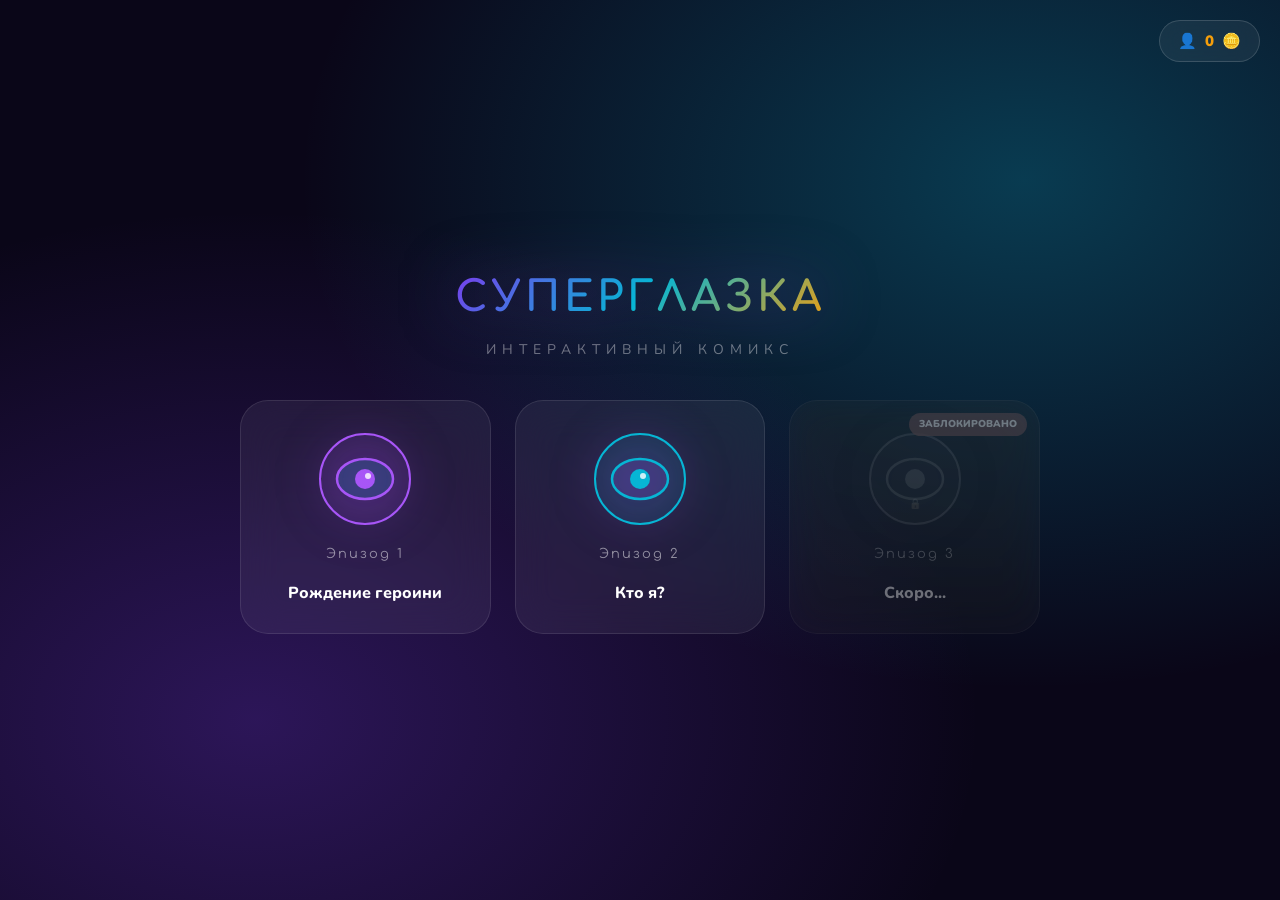
==== app.html @ 3783e2cd "redisign" ====
<!DOCTYPE html>
<html lang="ru">
<head>
<meta charset="UTF-8">
<meta name="viewport" content="width=device-width, initial-scale=1.0, maximum-scale=1.0, user-scalable=no">
<meta name="theme-color" content="#0a0618">
<title>Суперглазка — Интерактивный комикс</title>
<link rel="preconnect" href="https://fonts.googleapis.com">
<link rel="preconnect" href="https://fonts.gstatic.com" crossorigin>
<link href="https://fonts.googleapis.com/css2?family=Nunito:wght@400;600;700;800;900&family=Comfortaa:wght@700&display=swap" rel="stylesheet">
<link rel="stylesheet" href="css/style.css">
</head>
<body>

<!-- ═══════════════════════════════════════════════════════════
     MAIN MENU
     ═══════════════════════════════════════════════════════════ -->
<div id="main-menu">
  <button class="profile-btn" title="Профиль">
    <span>👤</span>
    <span class="profile-coins-val">0</span>
    <span>🪙</span>
  </button>

  <div class="menu-title">СУПЕРГЛАЗКА</div>
  <div class="menu-sub">Интерактивный комикс</div>

  <div class="chapters-grid">
    <!-- Episode 1 -->
    <div class="chapter-card" data-episode="1">
      <svg class="chapter-icon" viewBox="0 0 100 100" fill="none" xmlns="http://www.w3.org/2000/svg">
        <circle cx="50" cy="50" r="45" stroke="url(#grad1)" stroke-width="2" fill="rgba(168,85,247,0.1)"/>
        <ellipse cx="50" cy="50" rx="28" ry="20" stroke="url(#grad1)" stroke-width="2.5" fill="rgba(6,182,212,0.15)"/>
        <circle cx="50" cy="50" r="10" fill="url(#grad1)"/>
        <circle cx="53" cy="47" r="3" fill="white" opacity="0.8"/>
        <defs>
          <linearGradient id="grad1" x1="0" y1="0" x2="100" y2="100">
            <stop offset="0%" stop-color="#a855f7"/>
            <stop offset="100%" stop-color="#06b6d4"/>
          </linearGradient>
        </defs>
      </svg>
      <div class="chapter-num">Эпизод 1</div>
      <div class="chapter-name">Рождение героини</div>
    </div>

    <!-- Episode 2 -->
    <div class="chapter-card" data-episode="2">
      <svg class="chapter-icon" viewBox="0 0 100 100" fill="none" xmlns="http://www.w3.org/2000/svg">
        <circle cx="50" cy="50" r="45" stroke="url(#grad2)" stroke-width="2" fill="rgba(6,182,212,0.1)"/>
        <ellipse cx="50" cy="50" rx="28" ry="20" stroke="url(#grad2)" stroke-width="2.5" fill="rgba(168,85,247,0.15)"/>
        <circle cx="50" cy="50" r="10" fill="url(#grad2)"/>
        <circle cx="53" cy="47" r="3" fill="white" opacity="0.8"/>
        <defs>
          <linearGradient id="grad2" x1="0" y1="0" x2="100" y2="100">
            <stop offset="0%" stop-color="#06b6d4"/>
            <stop offset="100%" stop-color="#a855f7"/>
          </linearGradient>
        </defs>
      </svg>
      <div class="chapter-num">Эпизод 2</div>
      <div class="chapter-name">Кто я?</div>
    </div>

    <!-- Episode 3 (locked) -->
    <div class="chapter-card locked" data-episode="3">
      <svg class="chapter-icon" viewBox="0 0 100 100" fill="none" xmlns="http://www.w3.org/2000/svg">
        <circle cx="50" cy="50" r="45" stroke="rgba(255,255,255,0.2)" stroke-width="2" fill="rgba(255,255,255,0.03)"/>
        <ellipse cx="50" cy="50" rx="28" ry="20" stroke="rgba(255,255,255,0.2)" stroke-width="2.5" fill="none"/>
        <circle cx="50" cy="50" r="10" fill="rgba(255,255,255,0.2)"/>
        <text x="50" y="78" text-anchor="middle" fill="rgba(255,255,255,0.3)" font-size="10" font-family="Nunito" font-weight="800">🔒</text>
      </svg>
      <div class="chapter-num">Эпизод 3</div>
      <div class="chapter-name">Скоро...</div>
      <div class="chapter-badge">Заблокировано</div>
    </div>
  </div>
</div>

<!-- ═══════════════════════════════════════════════════════════
     EPISODE VIEWER
     ═══════════════════════════════════════════════════════════ -->
<div id="episode-viewer">
  <div class="progress-bar"><div class="progress-fill" style="width:0%"></div></div>
  <div class="frame-counter">Кадр 1 из 12</div>
  <button class="back-btn" title="Назад в меню">←</button>

  <!-- Dynamic frame container -->
  <div id="frame-container"></div>
</div>

<!-- ═══════════════════════════════════════════════════════════
     GAME TRANSITION OVERLAY
     ═══════════════════════════════════════════════════════════ -->
<div class="overlay" id="game-transition-overlay">
  <div class="tr-badge"><span style="font-size:50px">🎮</span></div>
  <div class="gt-title tr-title">Мини-игра!</div>
  <div class="gt-sub tr-sub">Готовься к испытанию...</div>
  <button class="gt-btn tr-btn">Играть! 🚀</button>
</div>

<!-- ═══════════════════════════════════════════════════════════
     RUNNER GAME OVERLAYS (legacy compatibility)
     ═══════════════════════════════════════════════════════════ -->
<div class="overlay" id="tr-overlay-runner">
  <div class="tr-badge"><span style="font-size:50px">🏃</span></div>
  <div class="tr-title">Мини-игра!</div>
  <div class="tr-sub">Помоги Суперглазке догнать Пикселька на столе!<br>Уворачивайся от посуды.</div>
  <button class="tr-btn" onclick="startRunnerGame()">Играть! 🚀</button>
</div>

<div class="overlay" id="game-overlay-runner">
  <div class="game-header">
    <div class="score-pill"><span class="score-lbl">Уровень</span><span class="score-val" id="runner-time">1</span></div>
    <div class="lives-val" id="runner-lives">❤️❤️❤️</div>
  </div>
  <canvas id="runner-canvas" width="360" height="480"></canvas>
  <div class="runner-controls">
    <div class="runner-hint">👆 ТАП = прыжок · Два тапа = двойной прыжок</div>
    <div class="runner-stats">
      <div class="runner-stat"><div class="runner-stat-val">💚</div><div class="runner-stat-lbl">+жизнь</div></div>
      <div class="runner-stat"><div class="runner-stat-val">⭐</div><div class="runner-stat-lbl">медленно</div></div>
      <div class="runner-stat"><div class="runner-stat-val">🛡️</div><div class="runner-stat-lbl">щит</div></div>
    </div>
    <button onclick="closeRunner(false)" style="background:none;border:1px solid rgba(255,255,255,.2);border-radius:30px;color:rgba(255,255,255,.5);padding:10px 28px;font-family:'Nunito',sans-serif;font-size:12px;font-weight:700;cursor:pointer">Пропустить</button>
  </div>
</div>

<div class="overlay" id="runner-stats-overlay">
  <div class="stats-title">🏃 Погоня завершена!</div>
  <div class="win-stars" style="margin:10px 0;">
    <span class="win-star" id="runner-star-1">⭐</span>
    <span class="win-star" id="runner-star-2">⭐</span>
    <span class="win-star" id="runner-star-3">⭐</span>
  </div>
  <div class="stats-card">
    <div class="stats-time" id="runner-stats-time">⏱️ Время: 0:00</div>
    <div class="stats-section"><h3>❤️ Жизни</h3><div class="stat-row"><span>Осталось жизней:</span><span class="stat-value" id="runner-stats-lives">3/3</span></div></div>
    <div class="stats-section"><h3>💎 Бонусы</h3><div class="stat-row"><span>Собрано:</span><span class="stat-value" id="runner-stats-bonuses">0</span></div></div>
    <div class="stats-section"><h3>🎯 Результат</h3><div class="stat-row"><span>Дистанция:</span><span class="stat-value">2000м</span></div><div class="stat-row"><span>Статус:</span><span class="stat-value" id="runner-stats-status">Победа!</span></div></div>
    <div class="total-score" id="runner-total-score">🏆 Оценка: ⭐⭐⭐</div>
  </div>
  <button class="tr-btn" onclick="showRunnerRegistration()" style="margin-top:20px;">Продолжить ➜</button>
</div>

<div class="overlay" id="runner-registration-overlay">
  <div class="reg-title">🌟 Стань частью команды!</div>
  <div class="reg-card">
    <div class="reg-description">Зарегистрируйся, чтобы:<br>✨ Сохранить свой прогресс<br>🏅 Получать награды за победы<br>📖 Открыть следующую серию комикса<br>🎮 Участвовать в соревнованиях</div>
    <form class="reg-form" id="runner-reg-form">
      <input type="text" class="reg-input" id="runner-reg-nickname" placeholder="Придумай никнейм" required maxlength="20">
      <input type="email" class="reg-input" id="runner-reg-email" placeholder="Email родителя" required>
      <label class="reg-checkbox"><input type="checkbox" id="runner-reg-confirm" required><span>Родители разрешили играть</span></label>
      <button type="submit" class="tr-btn" style="width:100%;">🚀 Зарегистрироваться</button>
    </form>
    <button class="reg-skip" onclick="skipRunnerRegistration()">Продолжить без регистрации →</button>
  </div>
</div>

<!-- ═══════════════════════════════════════════════════════════
     GYM GAME OVERLAYS (legacy compatibility)
     ═══════════════════════════════════════════════════════════ -->
<div class="overlay" id="tr-overlay-gym">
  <div class="tr-badge"><span style="font-size:50px">⚔️</span></div>
  <div class="tr-title">Ваня против Ленивуса!</div>
  <div class="tr-sub">Помоги Ване победить Ленивуса!<br>Используй три супер-атаки: Лазер, Прицел и Слёзы.</div>
  <button class="tr-btn" onclick="startGymGame()">В бой! 🚀</button>
</div>

<div class="overlay" id="game-overlay-gym">
  <video class="boss-bg-video" id="boss-video" autoplay muted loop playsinline preload="auto">
    <source src="assets/videos/lenivus.mp4" type="video/mp4">
    <img src="assets/images/lenivus.png" class="boss-bg-video" alt="Ленивус">
  </video>
  <div class="boss-overlay-darken"></div>
  <div class="gym-header-new">
    <div class="boss-hp-display"><span class="boss-label">👁️ ЛЕНИВУС</span><div class="boss-hp-bar-large"><div class="boss-hp-fill-large" id="boss-hp-fill" style="width:100%"></div></div></div>
    <div class="rays-counter-new"><span class="rays-label">Лучики</span><span class="rays-icons" id="gym-rays">⚪⚪⚪</span></div>
  </div>
  <div class="player-vanya" id="player-vanya"><img src="assets/images/Vanya.png" alt="Ваня"><div class="player-charge-indicator" id="player-charge"></div></div>
  <div class="attack-effects" id="attack-effects"></div>
  <div class="phase-controls" id="phase-container"></div>
  <button class="skip-btn" onclick="closeGym(false)">Пропустить ▸</button>
</div>

<div class="overlay" id="win-overlay">
  <div class="win-stars"><span class="win-star">⭐</span><span class="win-star">⭐</span><span class="win-star">⭐</span></div>
  <div class="win-title" id="win-title">Отлично!</div>
  <div class="win-sub" id="win-sub">Ты справился!<br>Продолжение в комиксе...</div>
  <button class="win-btn" onclick="closeWinContinue()">Продолжить ➜</button>
</div>

<div class="overlay" id="stats-overlay">
  <div class="stats-title">🎉 Отличная работа!</div>
  <div class="stats-card">
    <div class="stats-time" id="stats-time">⏱️ Время: 0:00</div>
    <div class="stats-section"><h3>⚡ Солнечный Луч</h3><div class="stat-row"><span>Попаданий:</span><span class="stat-value" id="stats-p1-hits">0/8</span></div><div class="stat-row"><span>Точность:</span><span class="stat-value" id="stats-p1-acc">0%</span></div></div>
    <div class="stats-section"><h3>🎯 Точный Прицел</h3><div class="stat-row"><span>Попаданий:</span><span class="stat-value" id="stats-p2-hits">0/5</span></div><div class="stat-row"><span>Среднее время наведения:</span><span class="stat-value" id="stats-p2-time">0с</span></div></div>
    <div class="stats-section"><h3>💧 Слезный Водопад</h3><div class="stat-row"><span>Водопадов:</span><span class="stat-value" id="stats-p3-hits">0/4</span></div><div class="stat-row"><span>Всего морганий:</span><span class="stat-value" id="stats-p3-blinks">0</span></div></div>
    <div class="total-score" id="stats-score">🏆 Общий счёт: 0</div>
  </div>
  <button class="tr-btn" onclick="showRegistration()" style="margin-top:20px;">Продолжить ➜</button>
</div>

<div class="overlay" id="registration-overlay">
  <div class="reg-title">🌟 Стань частью команды!</div>
  <div class="reg-card">
    <div class="reg-description">Зарегистрируйся, чтобы:<br>✨ Сохранить свой прогресс<br>🏅 Получать награды за тренировки<br>📖 Открыть следующую серию комикса<br>🎮 Участвовать в соревнованиях</div>
    <form class="reg-form" id="reg-form">
      <input type="text" class="reg-input" id="reg-nickname" placeholder="Придумай никнейм" required maxlength="20">
      <input type="email" class="reg-input" id="reg-email" placeholder="Email родителя" required>
      <label class="reg-checkbox"><input type="checkbox" id="reg-confirm" required><span>Родители разрешили играть</span></label>
      <button type="submit" class="tr-btn" style="width:100%;">🚀 Зарегистрироваться</button>
    </form>
    <button class="reg-skip" onclick="skipRegistration()">Продолжить без регистрации →</button>
  </div>
</div>

<!-- ═══════════════════════════════════════════════════════════
     PROFILE MODAL
     ═══════════════════════════════════════════════════════════ -->
<div class="overlay" id="profile-modal">
  <div class="profile-card">
    <button class="profile-modal-close">✕</button>
    <div class="profile-avatar">👤</div>
    <input type="text" class="profile-nickname" value="Игрок" maxlength="20">
    <div class="profile-coins-big">0 <span>🪙</span></div>
    <div class="profile-section-title">📖 Эпизоды</div>
    <div class="profile-episodes"></div>
    <div class="profile-section-title">🎮 Мини-игры</div>
    <div class="profile-games"></div>
  </div>
</div>

<!-- ═══════════════════════════════════════════════════════════
     BLINK GAME OVERLAY
     ═══════════════════════════════════════════════════════════ -->
<div class="overlay" id="game-overlay-blink">
  <div class="game-header">
    <div class="score-pill"><span class="score-lbl">Раунд</span><span class="score-val" id="blink-round">1/3</span></div>
    <div class="score-pill"><span class="score-lbl">Время</span><span class="score-val" id="blink-timer">5</span></div>
  </div>
  <canvas id="blink-canvas" width="400" height="300"></canvas>
  <div class="blink-controls">
    <div class="blink-hint" id="blink-hint">Кликай по экрану, чтобы моргать!</div>
    <div class="blink-progress-bar"><div class="blink-progress-fill" id="blink-progress" style="width:0%"></div></div>
  </div>
  <button class="skip-btn" onclick="closeBlink(false)">Пропустить ▸</button>
</div>

<div class="overlay" id="blink-win-overlay">
  <div class="win-stars"><span class="win-star">⭐</span><span class="win-star">⭐</span><span class="win-star">⭐</span></div>
  <div class="win-title">Молодец!</div>
  <div class="win-sub">Глаза в порядке!<br>+100 🪙</div>
  <button class="win-btn" onclick="closeBlinkContinue()">Продолжить ➜</button>
</div>

<!-- ═══════════════════════════════════════════════════════════
     TRACKER GAME OVERLAY
     ═══════════════════════════════════════════════════════════ -->
<div class="overlay" id="game-overlay-tracker">
  <div class="game-header">
    <div class="score-pill"><span class="score-lbl">Фаза</span><span class="score-val" id="tracker-phase">1/4</span></div>
  </div>
  <canvas id="tracker-canvas" width="500" height="400"></canvas>
  <div class="tracker-controls">
    <div class="tracker-hint" id="tracker-hint">Следи за шариком глазами 👀</div>
    <div class="tracker-progress-bar"><div class="tracker-progress-fill" id="tracker-progress" style="width:0%"></div></div>
  </div>
  <button class="skip-btn" onclick="closeTracker(false)">Пропустить ▸</button>
</div>

<div class="overlay" id="tracker-win-overlay">
  <div class="win-stars"><span class="win-star">⭐</span><span class="win-star">⭐</span><span class="win-star">⭐</span></div>
  <div class="win-title">Отлично!</div>
  <div class="win-sub">Глаза отдохнули!<br>+100 🪙</div>
  <button class="win-btn" onclick="closeTrackerContinue()">Продолжить ➜</button>
</div>

<!-- ═══════════════════════════════════════════════════════════
     TRANSITION OVERLAY
     ═══════════════════════════════════════════════════════════ -->
<div id="transition-overlay">
  <svg width="80" height="80" viewBox="0 0 100 100" fill="none">
    <circle cx="50" cy="50" r="40" stroke="url(#trGrad)" stroke-width="3" fill="none" opacity="0.5">
      <animate attributeName="r" values="40;45;40" dur="2s" repeatCount="indefinite"/>
      <animate attributeName="opacity" values="0.5;1;0.5" dur="2s" repeatCount="indefinite"/>
    </circle>
    <defs>
      <linearGradient id="trGrad" x1="0" y1="0" x2="100" y2="100">
        <stop offset="0%" stop-color="#a855f7"/>
        <stop offset="100%" stop-color="#06b6d4"/>
      </linearGradient>
    </defs>
  </svg>
  <div class="transition-text">Следующий кадр...</div>
</div>

<!-- ═══════════════════════════════════════════════════════════
     SCRIPTS
     ═══════════════════════════════════════════════════════════ -->
<script src="js/player.js"></script>
<script src="js/app.js"></script>
<script src="js/game_runner.js"></script>
<script src="js/game_gymnastics.js"></script>
<script src="js/game_blink.js"></script>
<script src="js/game_tracker.js"></script>
</body>
</html>
---- css/style.css ----
/* ═══════════════════════════════════════════════════════════
   СУПЕРГЛАЗКА — Новая глава
   ═══════════════════════════════════════════════════════════ */

/* ─── DESIGN TOKENS ─── */
:root {
  --bg-primary: #0a0618;
  --bg-secondary: #120a24;
  --bg-glass: rgba(255, 255, 255, 0.06);
  --neon-purple: #a855f7;
  --neon-cyan: #06b6d4;
  --neon-amber: #f59e0b;
  --neon-pink: #ec4899;
  --gradient-primary: linear-gradient(135deg, var(--neon-purple), var(--neon-cyan));
  --gradient-hero: linear-gradient(135deg, #7c3aed, #06b6d4, #f59e0b);
  --shadow-neon-purple: 0 0 30px rgba(168, 85, 247, 0.4);
  --shadow-neon-cyan: 0 0 30px rgba(6, 182, 212, 0.4);
  --radius-sm: 12px;
  --radius-md: 20px;
  --radius-lg: 28px;
  --radius-xl: 36px;
  --ease-spring: cubic-bezier(0.34, 1.56, 0.64, 1);
  --ease-smooth: cubic-bezier(0.4, 0, 0.2, 1);
}

/* ─── RESET & BASE ─── */
*, *::before, *::after { margin: 0; padding: 0; box-sizing: border-box; }
html { scroll-behavior: smooth; -webkit-font-smoothing: antialiased; }
body {
  font-family: 'Nunito', -apple-system, BlinkMacSystemFont, sans-serif;
  background: var(--bg-primary);
  color: #fff;
  overflow: hidden;
  line-height: 1.5;
}

/* ─── MAIN MENU ─── */
#main-menu {
  position: fixed;
  inset: 0;
  z-index: 200;
  background:
    radial-gradient(ellipse at 20% 80%, rgba(124, 58, 237, 0.3) 0%, transparent 50%),
    radial-gradient(ellipse at 80% 20%, rgba(6, 182, 212, 0.3) 0%, transparent 50%),
    var(--bg-primary);
  display: flex;
  flex-direction: column;
  align-items: center;
  justify-content: center;
  gap: 40px;
  padding: 24px;
  transition: opacity .6s var(--ease-smooth);
}
#main-menu.hidden { opacity: 0; pointer-events: none; }

.menu-title {
  font-family: 'Comfortaa', cursive;
  font-size: 42px;
  font-weight: 700;
  background: var(--gradient-hero);
  -webkit-background-clip: text;
  -webkit-text-fill-color: transparent;
  background-clip: text;
  filter: drop-shadow(0 0 30px rgba(168, 85, 247, 0.5));
  letter-spacing: 4px;
  text-align: center;
}

.menu-sub {
  font-size: 14px;
  color: rgba(255, 255, 255, 0.4);
  letter-spacing: 6px;
  text-transform: uppercase;
  margin-top: -30px;
}

.chapters-grid {
  display: grid;
  grid-template-columns: repeat(auto-fit, minmax(220px, 1fr));
  gap: 24px;
  width: 100%;
  max-width: 800px;
}

.chapter-card {
  background: var(--bg-glass);
  backdrop-filter: blur(20px);
  border: 1px solid rgba(255, 255, 255, 0.1);
  border-radius: var(--radius-lg);
  padding: 28px 20px;
  display: flex;
  flex-direction: column;
  align-items: center;
  gap: 16px;
  cursor: pointer;
  transition: all .3s var(--ease-spring);
  position: relative;
  overflow: hidden;
}

.chapter-card:hover {
  transform: translateY(-6px) scale(1.02);
  border-color: rgba(168, 85, 247, 0.4);
  box-shadow: var(--shadow-neon-purple);
}

.chapter-card.locked {
  opacity: 0.4;
  cursor: not-allowed;
  filter: grayscale(0.8);
}

.chapter-card.locked:hover {
  transform: none;
  border-color: rgba(255, 255, 255, 0.1);
  box-shadow: none;
}

.chapter-icon {
  width: 100px;
  height: 100px;
  filter: drop-shadow(0 0 20px rgba(168, 85, 247, 0.5));
  animation: heroFloat 4s ease-in-out infinite;
}

@keyframes heroFloat {
  0%, 100% { transform: translateY(0); }
  50% { transform: translateY(-10px); }
}

.chapter-num {
  font-family: 'Comfortaa', cursive;
  font-size: 13px;
  color: rgba(255, 255, 255, 0.5);
  letter-spacing: 2px;
}

.chapter-name {
  font-size: 16px;
  font-weight: 800;
  color: #fff;
  text-align: center;
}

.chapter-badge {
  position: absolute;
  top: 12px;
  right: 12px;
  background: rgba(239, 68, 68, 0.8);
  color: #fff;
  font-size: 10px;
  font-weight: 900;
  padding: 4px 10px;
  border-radius: 20px;
  text-transform: uppercase;
}

/* ─── EPISODE VIEWER ─── */
#episode-viewer {
  position: fixed;
  inset: 0;
  z-index: 100;
  display: none;
  flex-direction: column;
}

#episode-viewer.active { display: flex; }

/* Frame container */
#frame-container { position: absolute; inset: 0; }

.frame {
  position: absolute;
  inset: 0;
  display: none;
  flex-direction: column;
  align-items: center;
  justify-content: center;
  overflow: hidden;
}

.frame.active { display: flex; }

/* Background image with blur */
.frame-bg {
  position: absolute;
  inset: 0;
  width: 100%;
  height: 100%;
  object-fit: cover;
  object-position: center;
  z-index: 0;
  transition: filter 1.2s var(--ease-smooth), transform 1.2s var(--ease-smooth);
}

.frame-bg.blurred {
  filter: blur(8px) brightness(0.6) saturate(0.8);
  transform: scale(1.05);
}

.frame-bg.clear {
  filter: blur(0px) brightness(1) saturate(1);
  transform: scale(1);
}

/* Dark overlay for text contrast */
.frame-overlay {
  position: absolute;
  inset: 0;
  background: linear-gradient(
    180deg,
    rgba(10, 6, 24, 0.5) 0%,
    rgba(10, 6, 24, 0.2) 30%,
    rgba(10, 6, 24, 0.5) 70%,
    rgba(10, 6, 24, 0.95) 100%
  );
  z-index: 1;
  transition: opacity 1s var(--ease-smooth);
}

.frame-overlay.light {
  opacity: 0.3;
}

/* ─── NARRATION PHASE ─── */
.narration-box {
  position: relative;
  z-index: 10;
  max-width: 720px;
  width: 90%;
  background: rgba(10, 6, 24, 0.75);
  backdrop-filter: blur(20px);
  border: 1px solid rgba(255, 255, 255, 0.12);
  border-radius: var(--radius-lg);
  padding: 32px;
  box-shadow: 0 20px 60px rgba(0, 0, 0, 0.5);
  transition: opacity .8s var(--ease-smooth), transform .8s var(--ease-smooth);
}

.narration-box.hidden {
  opacity: 0;
  transform: translateY(20px);
  pointer-events: none;
}

.narration-label {
  font-size: 11px;
  font-weight: 900;
  text-transform: uppercase;
  letter-spacing: 3px;
  color: var(--neon-amber);
  margin-bottom: 16px;
  display: flex;
  align-items: center;
  gap: 10px;
}

.narration-text {
  font-size: 18px;
  font-weight: 600;
  color: rgba(255, 255, 255, 0.95);
  line-height: 1.7;
  text-shadow: 0 2px 12px rgba(0, 0, 0, 0.8);
}

/* Audio placeholder button */
.audio-btn {
  position: absolute;
  top: 20px;
  right: 20px;
  z-index: 20;
  width: 48px;
  height: 48px;
  background: var(--bg-glass);
  backdrop-filter: blur(12px);
  border: 1px solid rgba(255, 255, 255, 0.2);
  border-radius: 50%;
  display: flex;
  align-items: center;
  justify-content: center;
  cursor: pointer;
  transition: all .2s var(--ease-spring);
  font-size: 20px;
}

.audio-btn:hover {
  transform: scale(1.1);
  border-color: var(--neon-purple);
  box-shadow: var(--shadow-neon-purple);
}

.audio-btn:active { transform: scale(0.95); }

.audio-btn .audio-wave {
  display: none;
  gap: 3px;
  align-items: center;
  height: 20px;
}

.audio-btn.playing .audio-icon { display: none; }
.audio-btn.playing .audio-wave { display: flex; }

.audio-wave span {
  width: 3px;
  background: var(--neon-amber);
  border-radius: 2px;
  animation: wave 1s ease-in-out infinite;
}
.audio-wave span:nth-child(1) { height: 8px; animation-delay: 0s; }
.audio-wave span:nth-child(2) { height: 14px; animation-delay: 0.1s; }
.audio-wave span:nth-child(3) { height: 10px; animation-delay: 0.2s; }
.audio-wave span:nth-child(4) { height: 16px; animation-delay: 0.15s; }

@keyframes wave {
  0%, 100% { transform: scaleY(0.5); }
  50% { transform: scaleY(1.2); }
}

/* ─── VIDEO PHASE ─── */
.video-container {
  position: absolute;
  inset: 0;
  z-index: 2;
  display: none;
  align-items: center;
  justify-content: center;
  background: #000;
}

.video-container.active { display: flex; }

.video-placeholder {
  width: 100%;
  height: 100%;
  display: flex;
  flex-direction: column;
  align-items: center;
  justify-content: center;
  gap: 20px;
  background: linear-gradient(160deg, #1a0f2e, #0f0a1e);
  color: rgba(255, 255, 255, 0.5);
}

.video-placeholder .ph-icon {
  font-size: 64px;
  opacity: 0.3;
}

.video-placeholder .ph-text {
  font-size: 14px;
  font-weight: 700;
  letter-spacing: 2px;
  text-transform: uppercase;
}

.video-placeholder .ph-note {
  font-size: 12px;
  color: rgba(255, 255, 255, 0.3);
  max-width: 300px;
  text-align: center;
  line-height: 1.5;
}

/* ─── DIALOGUE BUBBLES ─── */
.dialogues-container {
  position: absolute;
  inset: 0;
  z-index: 10;
  display: none;
  pointer-events: none;
}

.dialogues-container.active { display: block; }

.speech-bubble {
  position: absolute;
  z-index: 10;
  max-width: 46%;
  background: rgba(255, 255, 255, 0.92);
  backdrop-filter: blur(20px);
  border-radius: var(--radius-lg);
  padding: 14px 18px;
  font-size: 15px;
  font-weight: 700;
  color: #1a0f2e;
  line-height: 1.45;
  box-shadow: 0 4px 30px rgba(0, 0, 0, 0.2);
  transform: translateY(20px) scale(0.95);
  opacity: 0;
  transition: all .5s var(--ease-spring);
  pointer-events: auto;
}

.speech-bubble.visible {
  transform: translateY(0) scale(1);
  opacity: 1;
}

.speech-bubble .speaker {
  font-size: 10px;
  font-weight: 900;
  text-transform: uppercase;
  letter-spacing: 2px;
  margin-bottom: 4px;
  display: block;
}

.speaker.hrust { color: #7c3aed; }
.speaker.sovet { color: #06b6d4; }
.speaker.nar { color: #64748b; }
.speaker.dev { color: #ec4899; }
.speaker.tolpa { color: #f59e0b; }

/* Bubble tails */
.speech-bubble::after {
  content: '';
  position: absolute;
  width: 16px;
  height: 12px;
  background: rgba(255, 255, 255, 0.92);
}

.speech-bubble.tail-bl::after {
  bottom: -10px;
  left: 24px;
  clip-path: polygon(0 0, 100% 0, 30% 100%);
}

.speech-bubble.tail-br::after {
  bottom: -10px;
  right: 24px;
  clip-path: polygon(0 0, 100% 0, 70% 100%);
}

.speech-bubble.tail-tr::after {
  top: -10px;
  right: 24px;
  clip-path: polygon(0 100%, 100% 100%, 70% 0);
}

.speech-bubble.tail-tl::after {
  top: -10px;
  left: 24px;
  clip-path: polygon(0 100%, 100% 100%, 30% 0);
}

/* ─── PLAY BUTTON (top right) ─── */
.play-clip-btn {
  position: absolute;
  top: 20px;
  right: 80px;
  z-index: 20;
  background: var(--gradient-primary);
  color: #fff;
  border: none;
  border-radius: var(--radius-xl);
  padding: 12px 24px;
  font-family: inherit;
  font-size: 14px;
  font-weight: 900;
  cursor: pointer;
  box-shadow: 0 4px 25px rgba(124, 58, 237, 0.5);
  display: none;
  align-items: center;
  gap: 8px;
  transition: all .2s var(--ease-spring);
  animation: btnAppear .5s var(--ease-spring) both;
}

@keyframes btnAppear {
  from { opacity: 0; transform: translateY(-10px) scale(0.9); }
  to { opacity: 1; transform: translateY(0) scale(1); }
}

.play-clip-btn:hover {
  transform: scale(1.05);
  box-shadow: 0 6px 35px rgba(6, 182, 212, 0.6);
}

.play-clip-btn:active { transform: scale(0.98); }

.play-clip-btn.visible { display: flex; }

/* ─── NEXT FRAME PANEL ─── */
.next-frame-panel {
  position: absolute;
  bottom: 0;
  left: 0;
  right: 0;
  z-index: 20;
  background: rgba(10, 6, 24, 0.85);
  backdrop-filter: blur(30px);
  border-top: 1px solid rgba(255, 255, 255, 0.1);
  padding: 24px 32px;
  display: none;
  align-items: center;
  justify-content: space-between;
  transform: translateY(100%);
  transition: transform .6s var(--ease-spring);
}

.next-frame-panel.visible {
  display: flex;
  transform: translateY(0);
}

.next-frame-text {
  font-size: 16px;
  font-weight: 700;
  color: rgba(255, 255, 255, 0.9);
}

.next-frame-btn {
  background: var(--gradient-primary);
  color: #fff;
  border: none;
  border-radius: var(--radius-xl);
  padding: 14px 32px;
  font-family: inherit;
  font-size: 15px;
  font-weight: 900;
  cursor: pointer;
  box-shadow: 0 4px 25px rgba(124, 58, 237, 0.5);
  transition: all .2s var(--ease-spring);
}

.next-frame-btn:hover {
  transform: scale(1.05);
  box-shadow: 0 6px 35px rgba(6, 182, 212, 0.6);
}

/* ─── PROGRESS BAR ─── */
.progress-bar {
  position: absolute;
  top: 0;
  left: 0;
  right: 0;
  z-index: 30;
  height: 4px;
  background: rgba(255, 255, 255, 0.1);
}

.progress-fill {
  height: 100%;
  background: var(--gradient-primary);
  box-shadow: 0 0 15px rgba(168, 85, 247, 0.6);
  transition: width .6s var(--ease-smooth);
}

.frame-counter {
  position: absolute;
  top: 20px;
  left: 76px;
  z-index: 20;
  font-family: 'Comfortaa', cursive;
  font-size: 12px;
  color: rgba(255, 255, 255, 0.7);
  background: rgba(10, 6, 24, 0.5);
  backdrop-filter: blur(8px);
  padding: 6px 14px;
  border-radius: 20px;
  border: 1px solid rgba(255, 255, 255, 0.1);
}

/* ─── BACK BUTTON ─── */
.back-btn {
  position: absolute;
  top: 20px;
  left: 20px;
  z-index: 20;
  background: rgba(10, 6, 24, 0.5);
  backdrop-filter: blur(8px);
  border: 1px solid rgba(255, 255, 255, 0.1);
  border-radius: 50%;
  width: 44px;
  height: 44px;
  display: flex;
  align-items: center;
  justify-content: center;
  cursor: pointer;
  color: #fff;
  font-size: 18px;
  transition: all .2s var(--ease-spring);
}

.back-btn:hover {
  background: rgba(255, 255, 255, 0.1);
  transform: scale(1.1);
}

/* ─── TRANSITION OVERLAY ─── */
#transition-overlay {
  position: fixed;
  inset: 0;
  z-index: 150;
  background: var(--bg-primary);
  display: none;
  flex-direction: column;
  align-items: center;
  justify-content: center;
  gap: 20px;
  opacity: 0;
  transition: opacity .5s var(--ease-smooth);
}

#transition-overlay.visible {
  display: flex;
  opacity: 1;
}

.transition-text {
  font-family: 'Comfortaa', cursive;
  font-size: 24px;
  color: #fff;
  text-align: center;
  max-width: 400px;
  line-height: 1.5;
}

/* ─── GAME TRANSITION OVERLAY ─── */
#game-transition-overlay {
  position: fixed;
  inset: 0;
  z-index: 120;
  background: linear-gradient(160deg, #1a0f2e, #2d1b69);
  display: none;
  flex-direction: column;
  align-items: center;
  justify-content: center;
  gap: 20px;
  opacity: 0;
  transition: opacity .4s var(--ease-smooth);
}

#game-transition-overlay.visible {
  display: flex;
  opacity: 1;
}

.gt-title { font-family: 'Comfortaa', cursive; font-size: 28px; color: #fff; text-shadow: 0 2px 12px rgba(124, 58, 237, 0.8); }
.gt-sub { font-size: 14px; color: rgba(255, 255, 255, 0.7); font-weight: 600; text-align: center; max-width: 300px; line-height: 1.5; }

/* ─── LEGACY GAME OVERLAY STYLES ─── */
.overlay {
  position: fixed;
  inset: 0;
  z-index: 100;
  display: none;
  flex-direction: column;
  align-items: center;
  justify-content: center;
  padding: 20px;
  gap: 16px;
}

.overlay.visible { display: flex; }

.tr-badge {
  width: 90px;
  height: 90px;
  background: linear-gradient(135deg, #f59e0b, #ef4444);
  border: 3px solid rgba(255, 255, 255, 0.25);
  border-radius: 50%;
  display: flex;
  align-items: center;
  justify-content: center;
  overflow: hidden;
  box-shadow: 0 8px 30px rgba(245, 158, 11, 0.4);
  animation: trP .5s cubic-bezier(.34, 1.56, .64, 1) .1s both;
}

@keyframes trP { from { transform: scale(0); } to { transform: scale(1); } }

.tr-title { font-family: 'Comfortaa', cursive; font-size: 28px; color: #fff; text-shadow: 0 2px 12px rgba(124, 58, 237, 0.8); }
.tr-sub { font-size: 14px; color: rgba(255, 255, 255, 0.7); font-weight: 600; text-align: center; max-width: 300px; line-height: 1.5; }
.tr-btn, .win-btn {
  background: linear-gradient(135deg, #7c3aed, #06b6d4);
  color: #fff;
  border: 2px solid rgba(255, 255, 255, 0.3);
  border-radius: 50px;
  padding: 14px 38px;
  font-family: 'Nunito', sans-serif;
  font-size: 17px;
  font-weight: 900;
  cursor: pointer;
  box-shadow: 0 4px 20px rgba(124, 58, 237, 0.5);
  transition: transform .15s;
}

.tr-btn:active, .win-btn:active { transform: scale(0.95); }

/* Runner game */
#game-overlay-runner {
  background: linear-gradient(180deg, #1a0f2e 0%, #0f0a1e 100%);
  padding: 18px;
  justify-content: flex-start;
  overflow-y: auto;
}

.game-header { display: flex; align-items: center; justify-content: space-between; width: 100%; max-width: 500px; margin-bottom: 6px; }
.score-pill { background: rgba(255, 255, 255, 0.08); border: 1px solid rgba(255, 255, 255, 0.12); border-radius: 50px; padding: 6px 16px; display: flex; gap: 10px; align-items: center; }
.score-lbl { font-size: 10px; color: rgba(255, 255, 255, 0.4); font-weight: 800; }
.score-val { font-family: 'Comfortaa', cursive; font-size: 20px; color: #f59e0b; }
.lives-val { font-size: 16px; }

#runner-canvas { width: 100%; max-width: 400px; height: auto; border-radius: 16px; border: 2px solid rgba(255, 255, 255, 0.15); background: linear-gradient(180deg, #2d1b4a 0%, #1a0f2e 50%, #0f0a1e 100%); touch-action: none; box-shadow: 0 10px 40px rgba(0, 0, 0, 0.5); }
.runner-controls { width: 100%; max-width: 400px; display: flex; flex-direction: column; align-items: center; gap: 10px; margin-top: 10px; }
.runner-hint { font-size: 13px; color: rgba(255, 255, 255, 0.6); font-weight: 700; text-align: center; padding: 8px 16px; background: rgba(255, 255, 255, 0.08); border-radius: 20px; }
.runner-stats { display: flex; gap: 20px; margin-top: 5px; }
.runner-stat { text-align: center; }
.runner-stat-val { font-size: 18px; font-weight: 900; color: #f59e0b; }
.runner-stat-lbl { font-size: 10px; color: rgba(255, 255, 255, 0.4); }

/* Win overlay */
#win-overlay { background: linear-gradient(160deg, #0f2027, #203a43, #2c5364); animation: fadeIn .4s; }
.win-stars { display: flex; gap: 8px; font-size: 48px; }
.win-star { animation: starPop .4s cubic-bezier(.34, 1.56, .64, 1) both; }
.win-star:nth-child(1) { animation-delay: .1s; }
.win-star:nth-child(2) { animation-delay: .25s; }
.win-star:nth-child(3) { animation-delay: .4s; }
@keyframes starPop { from { opacity: 0; transform: scale(0) rotate(-20deg); } to { opacity: 1; transform: scale(1) rotate(0); } }
.win-title { font-family: 'Comfortaa', cursive; font-size: 30px; color: #fff; text-shadow: 0 2px 15px rgba(6, 182, 212, 0.6); }
.win-sub { font-size: 14px; color: rgba(255, 255, 255, 0.65); font-weight: 600; text-align: center; max-width: 280px; line-height: 1.5; }

/* Stats overlays */
.stats-title { font-family: 'Comfortaa', cursive; font-size: 24px; color: #fff; margin-bottom: 10px; }
.stats-card { background: rgba(255, 255, 255, 0.06); border: 1px solid rgba(255, 255, 255, 0.1); border-radius: 20px; padding: 20px; width: 100%; max-width: 460px; backdrop-filter: blur(10px); }
.stats-section { margin-bottom: 16px; }
.stats-section h3 { font-size: 13px; color: rgba(255, 255, 255, 0.7); margin-bottom: 8px; }
.stat-row { display: flex; justify-content: space-between; font-size: 13px; color: rgba(255, 255, 255, 0.6); margin-bottom: 4px; }
.stat-value { font-weight: 900; color: #fff; }
.total-score { font-size: 18px; font-weight: 900; color: #f59e0b; text-align: center; margin-top: 12px; }
.stats-time { font-size: 14px; color: rgba(255, 255, 255, 0.7); margin-bottom: 16px; text-align: center; }

/* Registration overlays */
.reg-title { font-family: 'Comfortaa', cursive; font-size: 24px; color: #fff; text-align: center; }
.reg-card { background: rgba(255, 255, 255, 0.06); border: 1px solid rgba(255, 255, 255, 0.1); border-radius: 20px; padding: 24px; width: 100%; max-width: 400px; backdrop-filter: blur(10px); }
.reg-description { font-size: 14px; color: rgba(255, 255, 255, 0.7); line-height: 1.6; margin-bottom: 20px; }
.reg-form { display: flex; flex-direction: column; gap: 12px; }
.reg-input { background: rgba(255, 255, 255, 0.08); border: 1px solid rgba(255, 255, 255, 0.15); border-radius: 12px; padding: 12px 16px; color: #fff; font-family: 'Nunito', sans-serif; font-size: 14px; outline: none; transition: border-color .2s; }
.reg-input:focus { border-color: var(--neon-purple); }
.reg-input::placeholder { color: rgba(255, 255, 255, 0.4); }
.reg-checkbox { display: flex; align-items: center; gap: 8px; font-size: 13px; color: rgba(255, 255, 255, 0.7); cursor: pointer; }
.reg-checkbox input { width: 16px; height: 16px; accent-color: var(--neon-purple); }
.reg-skip { background: none; border: none; color: rgba(255, 255, 255, 0.4); font-family: 'Nunito', sans-serif; font-size: 13px; font-weight: 700; cursor: pointer; margin-top: 16px; transition: color .2s; }
.reg-skip:hover { color: rgba(255, 255, 255, 0.7); }

/* Gym game */
#game-overlay-gym { background: linear-gradient(180deg, #1a0f2e 0%, #0f0a1e 100%); padding: 18px; justify-content: flex-start; overflow-y: auto; }
.boss-bg-video { position: absolute; inset: 0; width: 100%; height: 100%; object-fit: cover; z-index: 0; }
.boss-overlay-darken { position: absolute; inset: 0; background: rgba(10, 6, 24, 0.5); z-index: 1; }
.gym-header-new { position: relative; z-index: 10; display: flex; align-items: center; justify-content: space-between; width: 100%; max-width: 460px; margin-bottom: 12px; gap: 12px; }
.boss-hp-display { flex: 1; }
.boss-label { font-size: 12px; font-weight: 900; color: #f59e0b; letter-spacing: 1px; }
.boss-hp-bar-large { height: 10px; background: rgba(255, 255, 255, 0.15); border-radius: 5px; margin-top: 4px; overflow: hidden; }
.boss-hp-fill-large { height: 100%; background: linear-gradient(90deg, #ef4444, #f59e0b); transition: width .4s ease; }
.rays-counter-new { text-align: right; }
.rays-label { font-size: 10px; color: rgba(255, 255, 255, 0.5); }
.rays-icons { font-size: 18px; }
.player-vanya { position: relative; z-index: 10; width: 80px; margin: 20px auto; }
.player-vanya img { width: 100%; }
.player-charge-indicator { position: absolute; bottom: -8px; left: 0; right: 0; height: 4px; background: rgba(255, 255, 255, 0.2); border-radius: 2px; overflow: hidden; }
.player-charge-indicator.charging::after { content: ''; position: absolute; left: 0; top: 0; bottom: 0; width: var(--charge, 0%); background: linear-gradient(90deg, #22c55e, #4ade80); transition: width .1s; }
.attack-effects { position: absolute; inset: 0; z-index: 5; pointer-events: none; }
.phase-controls { position: relative; z-index: 10; width: 100%; max-width: 460px; margin-top: auto; }
.skip-btn { position: absolute; bottom: 20px; right: 20px; z-index: 20; background: none; border: 1px solid rgba(255, 255, 255, 0.2); color: rgba(255, 255, 255, 0.6); padding: 8px 16px; border-radius: 20px; font-family: 'Nunito', sans-serif; font-size: 12px; font-weight: 700; cursor: pointer; }

/* Fade in animation */
@keyframes fadeIn { from { opacity: 0; } to { opacity: 1; } }

/* ─── RESPONSIVE ─── */
@media (max-width: 640px) {
  .menu-title { font-size: 28px; }
  .chapters-grid { grid-template-columns: 1fr; max-width: 320px; }
  .narration-text { font-size: 15px; }
  .speech-bubble { max-width: 70%; font-size: 13px; }
  .play-clip-btn { right: 20px; top: 70px; padding: 10px 18px; font-size: 12px; }
  .next-frame-panel { flex-direction: column; gap: 16px; text-align: center; }
  .tr-title { font-size: 22px; }
  .win-title { font-size: 24px; }
  .stats-title { font-size: 20px; }
}

/* ═══ NEW FULL-SCREEN VIDEO FRAME LAYOUT ═══ */
.video-layer {
  position: absolute;
  inset: 0;
  z-index: 0;
  width: 100%;
  height: 100%;
  background: #000;
}

.video-layer video {
  width: 100%;
  height: 100%;
  object-fit: cover;
  display: block;
  cursor: pointer;
}

/* Hide old narration & phase elements inside frames */
.frame .frame-bg,
.frame .frame-overlay,
.frame .narration-box,
.frame .play-clip-btn,
.frame .video-container,
.frame .next-frame-panel {
  display: none !important;
}

/* Bottom navigation bar */
.frame-nav-bar {
  position: absolute;
  bottom: 0;
  left: 0;
  right: 0;
  z-index: 20;
  background: rgba(10, 6, 24, 0.85);
  backdrop-filter: blur(30px);
  border-top: 1px solid rgba(255, 255, 255, 0.1);
  padding: 16px 24px;
  display: flex;
  align-items: center;
  justify-content: space-between;
  gap: 12px;
}

.nav-btn {
  background: var(--gradient-primary);
  color: #fff;
  border: none;
  border-radius: var(--radius-xl);
  padding: 12px 28px;
  font-family: inherit;
  font-size: 14px;
  font-weight: 900;
  cursor: pointer;
  box-shadow: 0 4px 25px rgba(124, 58, 237, 0.5);
  transition: all .2s var(--ease-spring);
}

.nav-btn:hover {
  transform: scale(1.05);
}

.nav-btn:active {
  transform: scale(0.95);
}

.nav-btn:disabled {
  opacity: 0.3;
  cursor: not-allowed;
  transform: none;
  box-shadow: none;
}

.nav-counter {
  font-family: 'Comfortaa', cursive;
  font-size: 13px;
  color: rgba(255, 255, 255, 0.7);
  text-align: center;
  white-space: nowrap;
}

/* ─── NARRATOR BAR ─── */
.narrator-bar {
  position: absolute;
  bottom: 96px;
  left: 10%;
  right: 10%;
  z-index: 20;
  max-height: 15vh;
  background: rgba(10, 6, 24, 0.82);
  backdrop-filter: blur(20px);
  -webkit-backdrop-filter: blur(20px);
  border-radius: var(--radius-md);
  border: 1px solid rgba(255, 255, 255, 0.08);
  padding: 10px 18px;
  overflow-y: auto;
  font-size: 15px;
  line-height: 1.55;
  color: #fff;
  text-shadow: 0 1px 3px rgba(0, 0, 0, 0.8);
  scrollbar-width: thin;
}

.narrator-bar::-webkit-scrollbar {
  width: 4px;
}

.narrator-bar::-webkit-scrollbar-thumb {
  background: rgba(255, 255, 255, 0.15);
  border-radius: 4px;
}

.narrator-content {
  white-space: pre-wrap;
}

.narrator-cursor {
  display: inline-block;
  color: var(--neon-cyan);
  font-weight: 700;
  animation: cursorBlink 1s step-end infinite;
}

@keyframes cursorBlink {
  0%, 100% { opacity: 1; }
  50% { opacity: 0; }
}

/* ─── TRANSITION POPUP ─── */
.transition-popup {
  position: absolute;
  bottom: 84px;
  left: 10%;
  right: 10%;
  z-index: 25;
  background: rgba(10, 6, 24, 0.88);
  backdrop-filter: blur(24px);
  -webkit-backdrop-filter: blur(24px);
  border-radius: var(--radius-md);
  border: 1px solid rgba(168, 85, 247, 0.35);
  padding: 14px 20px;
  display: none;
  flex-direction: column;
  align-items: center;
  gap: 10px;
  box-shadow: 0 8px 40px rgba(0, 0, 0, 0.5), 0 0 20px rgba(168, 85, 247, 0.15);
  opacity: 0;
  transform: translateY(12px) scale(0.97);
  transition: opacity .4s var(--ease-smooth), transform .4s var(--ease-spring);
}

.transition-popup.visible {
  display: flex;
  opacity: 1;
  transform: translateY(0) scale(1);
}

.transition-popup-text {
  font-size: 15px;
  font-weight: 700;
  color: #fff;
  text-align: center;
  line-height: 1.5;
  text-shadow: 0 1px 4px rgba(0,0,0,0.7);
}

.transition-popup-btn {
  background: var(--gradient-primary);
  color: #fff;
  border: none;
  border-radius: var(--radius-xl);
  padding: 10px 28px;
  font-family: inherit;
  font-size: 14px;
  font-weight: 900;
  cursor: pointer;
  box-shadow: 0 4px 20px rgba(124, 58, 237, 0.4);
  transition: all .2s var(--ease-spring);
}

.transition-popup-btn:hover {
  transform: scale(1.05);
  box-shadow: 0 6px 30px rgba(6, 182, 212, 0.5);
}

.transition-popup-btn:active {
  transform: scale(0.95);
}

@media (max-width: 640px) {
  .frame-nav-bar {
    padding: 12px 16px;
  }
  .nav-btn {
    padding: 10px 20px;
    font-size: 13px;
  }
  .nav-counter {
    font-size: 11px;
  }
  .narrator-bar {
    font-size: 13px;
    padding: 8px 12px;
    bottom: 84px;
  }
  .transition-popup {
    left: 5%;
    right: 5%;
    bottom: 76px;
    padding: 10px 14px;
  }
  .transition-popup-text {
    font-size: 13px;
  }
  .transition-popup-btn {
    padding: 8px 20px;
    font-size: 12px;
  }
}


/* ═══════════════════════════════════════════════════════════
   PROFILE
   ═══════════════════════════════════════════════════════════ */
.profile-btn {
  position: absolute;
  top: 20px;
  right: 20px;
  z-index: 210;
  background: var(--bg-glass);
  backdrop-filter: blur(12px);
  border: 1px solid rgba(255, 255, 255, 0.15);
  border-radius: var(--radius-xl);
  padding: 10px 18px;
  display: flex;
  align-items: center;
  gap: 8px;
  cursor: pointer;
  color: #fff;
  font-family: inherit;
  font-size: 15px;
  font-weight: 800;
  transition: all .2s var(--ease-spring);
}

.profile-btn:hover {
  transform: scale(1.05);
  border-color: var(--neon-purple);
  box-shadow: var(--shadow-neon-purple);
}

.profile-coins-val {
  color: #f59e0b;
  font-weight: 900;
}

#profile-modal {
  background: rgba(10, 6, 24, 0.92);
  z-index: 250;
}

#profile-modal .profile-card {
  background: rgba(20, 12, 40, 0.9);
  backdrop-filter: blur(30px);
  border: 1px solid rgba(168, 85, 247, 0.25);
  border-radius: var(--radius-lg);
  padding: 32px 28px;
  width: 90%;
  max-width: 420px;
  display: flex;
  flex-direction: column;
  align-items: center;
  gap: 16px;
  position: relative;
}

.profile-modal-close {
  position: absolute;
  top: 12px;
  right: 16px;
  background: none;
  border: none;
  color: rgba(255, 255, 255, 0.5);
  font-size: 20px;
  cursor: pointer;
  transition: color .2s;
}

.profile-modal-close:hover {
  color: #fff;
}

.profile-avatar {
  font-size: 56px;
  line-height: 1;
}

.profile-nickname {
  background: rgba(255, 255, 255, 0.08);
  border: 1px solid rgba(255, 255, 255, 0.15);
  border-radius: 12px;
  padding: 10px 16px;
  color: #fff;
  font-family: 'Nunito', sans-serif;
  font-size: 16px;
  font-weight: 700;
  text-align: center;
  outline: none;
  width: 100%;
  max-width: 240px;
}

.profile-nickname:focus {
  border-color: var(--neon-purple);
}

.profile-coins-big {
  font-family: 'Comfortaa', cursive;
  font-size: 36px;
  color: #f59e0b;
  text-shadow: 0 2px 12px rgba(245, 158, 11, 0.4);
}

.profile-section-title {
  font-size: 13px;
  font-weight: 900;
  text-transform: uppercase;
  letter-spacing: 2px;
  color: var(--neon-amber);
  align-self: flex-start;
  margin-top: 8px;
}

.profile-episodes,
.profile-games {
  width: 100%;
  display: flex;
  flex-direction: column;
  gap: 8px;
}

.profile-row {
  display: flex;
  justify-content: space-between;
  align-items: center;
  font-size: 13px;
  color: rgba(255, 255, 255, 0.75);
  background: rgba(255, 255, 255, 0.04);
  border-radius: 10px;
  padding: 8px 12px;
}

/* ═══════════════════════════════════════════════════════════
   BLINK GAME
   ═══════════════════════════════════════════════════════════ */
#game-overlay-blink {
  background: linear-gradient(180deg, #1a0f2e 0%, #0f0a1e 100%);
  padding: 18px;
  justify-content: flex-start;
  overflow-y: auto;
}

#blink-canvas {
  width: 100%;
  max-width: 400px;
  height: auto;
  border-radius: 16px;
  border: 2px solid rgba(255, 255, 255, 0.15);
  background: linear-gradient(160deg, #1a0f2e, #0f0a1e);
  touch-action: none;
  box-shadow: 0 10px 40px rgba(0, 0, 0, 0.5);
}

.blink-controls {
  width: 100%;
  max-width: 400px;
  display: flex;
  flex-direction: column;
  align-items: center;
  gap: 10px;
  margin-top: 10px;
}

.blink-hint {
  font-size: 14px;
  color: rgba(255, 255, 255, 0.7);
  font-weight: 700;
  text-align: center;
  padding: 10px 18px;
  background: rgba(255, 255, 255, 0.08);
  border-radius: 20px;
}

.blink-progress-bar {
  width: 100%;
  height: 8px;
  background: rgba(255, 255, 255, 0.1);
  border-radius: 4px;
  overflow: hidden;
}

.blink-progress-fill {
  height: 100%;
  background: linear-gradient(90deg, #06b6d4, #a855f7);
  transition: width .2s ease;
}

/* ═══════════════════════════════════════════════════════════
   TRACKER GAME
   ═══════════════════════════════════════════════════════════ */
#game-overlay-tracker {
  background: linear-gradient(180deg, #0f0a1e 0%, #1a0f2e 100%);
  padding: 18px;
  justify-content: flex-start;
  overflow-y: auto;
}

#tracker-canvas {
  width: 100%;
  max-width: 500px;
  height: auto;
  border-radius: 16px;
  border: 2px solid rgba(255, 255, 255, 0.15);
  background: rgba(0, 0, 0, 0.3);
  touch-action: none;
  box-shadow: 0 10px 40px rgba(0, 0, 0, 0.5);
}

.tracker-controls {
  width: 100%;
  max-width: 500px;
  display: flex;
  flex-direction: column;
  align-items: center;
  gap: 10px;
  margin-top: 10px;
}

.tracker-hint {
  font-size: 15px;
  color: rgba(255, 255, 255, 0.8);
  font-weight: 700;
  text-align: center;
  padding: 10px 18px;
  background: rgba(255, 255, 255, 0.08);
  border-radius: 20px;
}

.tracker-progress-bar {
  width: 100%;
  height: 8px;
  background: rgba(255, 255, 255, 0.1);
  border-radius: 4px;
  overflow: hidden;
}

.tracker-progress-fill {
  height: 100%;
  background: linear-gradient(90deg, #a855f7, #06b6d4);
  transition: width .3s ease;
}
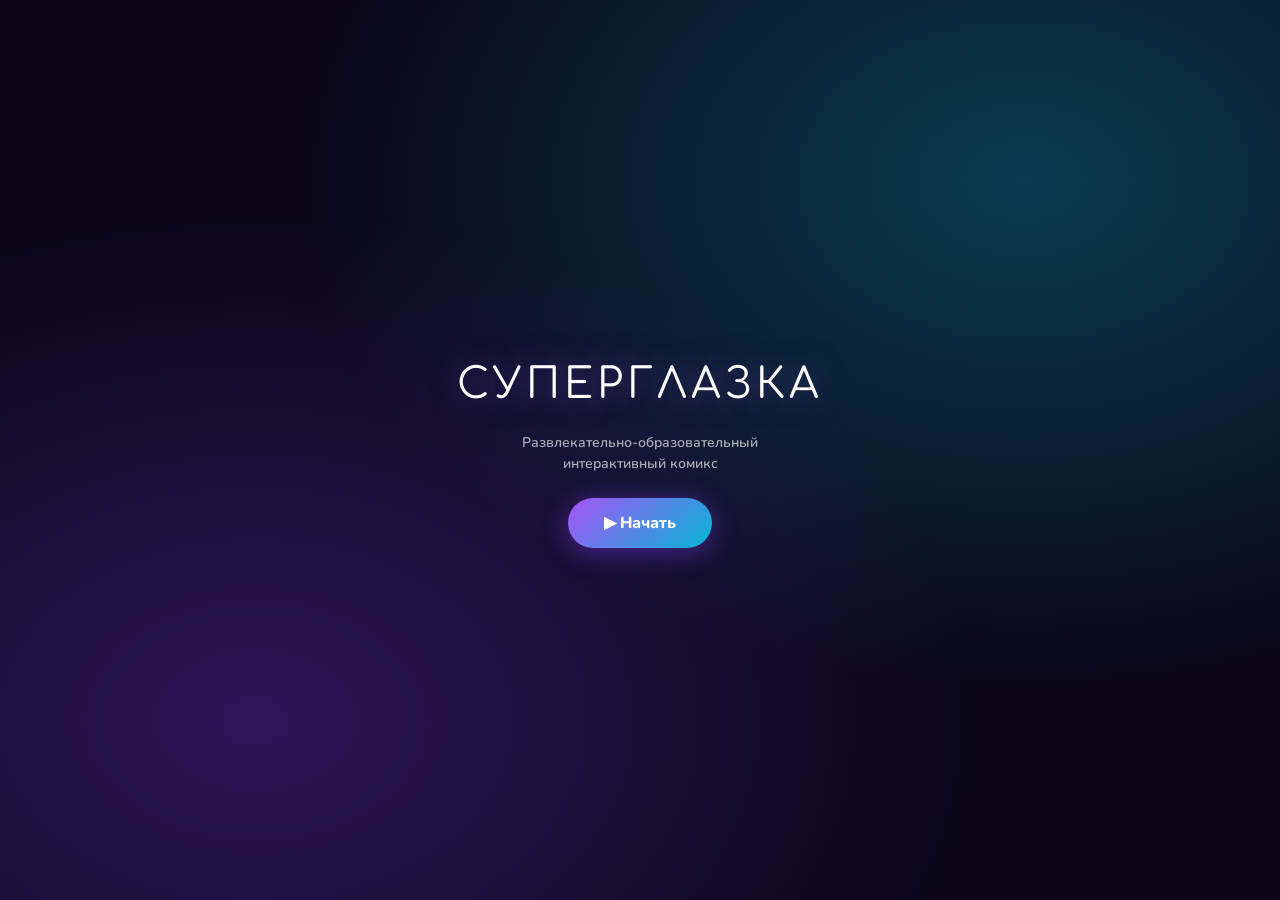
==== commit aca2b86d: "правка" ====
--- a/app.html
+++ b/app.html
@@ -13,9 +13,18 @@
 <body>
 
 <!-- ═══════════════════════════════════════════════════════════
+     SPLASH SCREEN
+     ═══════════════════════════════════════════════════════════ -->
+<div id="splash">
+  <div class="sp-title">СУПЕРГЛАЗКА</div>
+  <div class="sp-sub">Развлекательно-образовательный<br>интерактивный комикс</div>
+  <button class="sp-btn" id="startBtn">▶ Начать</button>
+</div>
+
+<!-- ═══════════════════════════════════════════════════════════
      MAIN MENU
      ═══════════════════════════════════════════════════════════ -->
-<div id="main-menu">
+<div id="main-menu" style="display:none">
   <button class="profile-btn" title="Профиль">
     <span>👤</span>
     <span class="profile-coins-val">0</span>
@@ -84,6 +93,11 @@
   <div class="progress-bar"><div class="progress-fill" style="width:0%"></div></div>
   <div class="frame-counter">Кадр 1 из 12</div>
   <button class="back-btn" title="Назад в меню">←</button>
+  <button class="profile-btn viewer-profile-btn" title="Профиль">
+    <span>👤</span>
+    <span class="profile-coins-val">0</span>
+    <span>🪙</span>
+  </button>
 
   <!-- Dynamic frame container -->
   <div id="frame-container"></div>
--- a/css/style.css
+++ b/css/style.css
@@ -34,6 +34,59 @@
   line-height: 1.5;
 }
 
+/* ─── SPLASH SCREEN ─── */
+#splash {
+  position: fixed;
+  inset: 0;
+  z-index: 300;
+  background:
+    radial-gradient(ellipse at 20% 80%, rgba(124, 58, 237, 0.3) 0%, transparent 50%),
+    radial-gradient(ellipse at 80% 20%, rgba(6, 182, 212, 0.3) 0%, transparent 50%),
+    var(--bg-primary);
+  display: flex;
+  flex-direction: column;
+  align-items: center;
+  justify-content: center;
+  gap: 16px;
+  transition: opacity .5s var(--ease-smooth);
+}
+#splash.hide {
+  opacity: 0;
+  pointer-events: none;
+}
+.sp-title {
+  font-family: 'Comfortaa', cursive;
+  font-size: 42px;
+  color: #fff;
+  text-shadow: 0 0 30px rgba(168, 85, 247, 0.5);
+  letter-spacing: 4px;
+}
+.sp-sub {
+  font-size: 14px;
+  color: rgba(255, 255, 255, 0.65);
+  font-weight: 600;
+  text-align: center;
+  line-height: 1.5;
+}
+.sp-btn {
+  margin-top: 8px;
+  padding: 14px 36px;
+  border: none;
+  border-radius: 50px;
+  background: var(--gradient-primary);
+  color: #fff;
+  font-family: 'Nunito', sans-serif;
+  font-size: 16px;
+  font-weight: 800;
+  cursor: pointer;
+  box-shadow: 0 4px 25px rgba(124, 58, 237, 0.5);
+  transition: all .2s var(--ease-spring);
+}
+.sp-btn:hover {
+  transform: scale(1.05);
+  box-shadow: 0 6px 35px rgba(6, 182, 212, 0.6);
+}
+
 /* ─── MAIN MENU ─── */
 #main-menu {
   position: fixed;
@@ -165,6 +218,32 @@
 }
 
 #episode-viewer.active { display: flex; }
+
+/* Profile button inside episode viewer */
+.viewer-profile-btn {
+  position: absolute;
+  top: 20px;
+  right: 20px;
+  z-index: 20;
+  background: rgba(10, 6, 24, 0.5);
+  backdrop-filter: blur(8px);
+  border: 1px solid rgba(255, 255, 255, 0.1);
+  border-radius: 50px;
+  padding: 8px 16px;
+  display: flex;
+  align-items: center;
+  gap: 6px;
+  cursor: pointer;
+  color: #fff;
+  font-size: 14px;
+  font-weight: 700;
+  transition: all .2s;
+}
+.viewer-profile-btn:hover {
+  transform: scale(1.05);
+  border-color: var(--neon-purple);
+  box-shadow: var(--shadow-neon-purple);
+}
 
 /* Frame container */
 #frame-container { position: absolute; inset: 0; }
